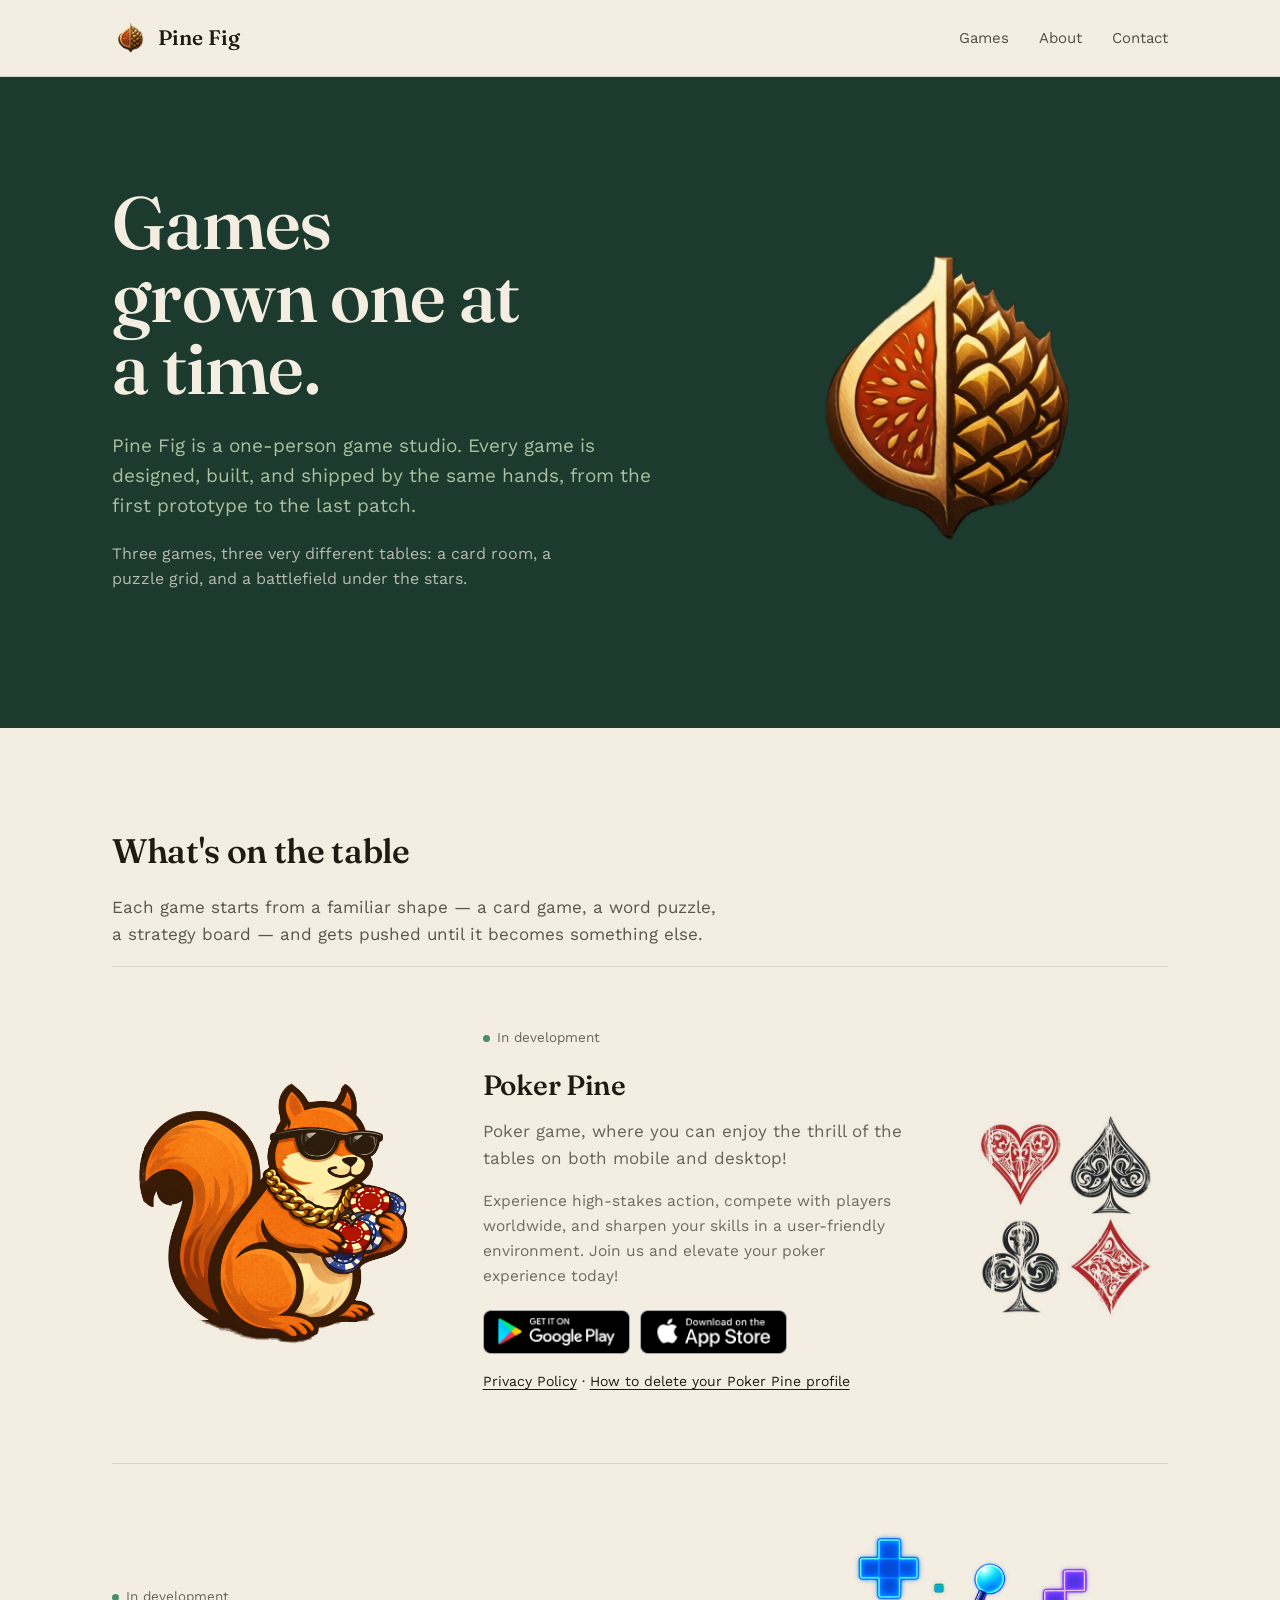
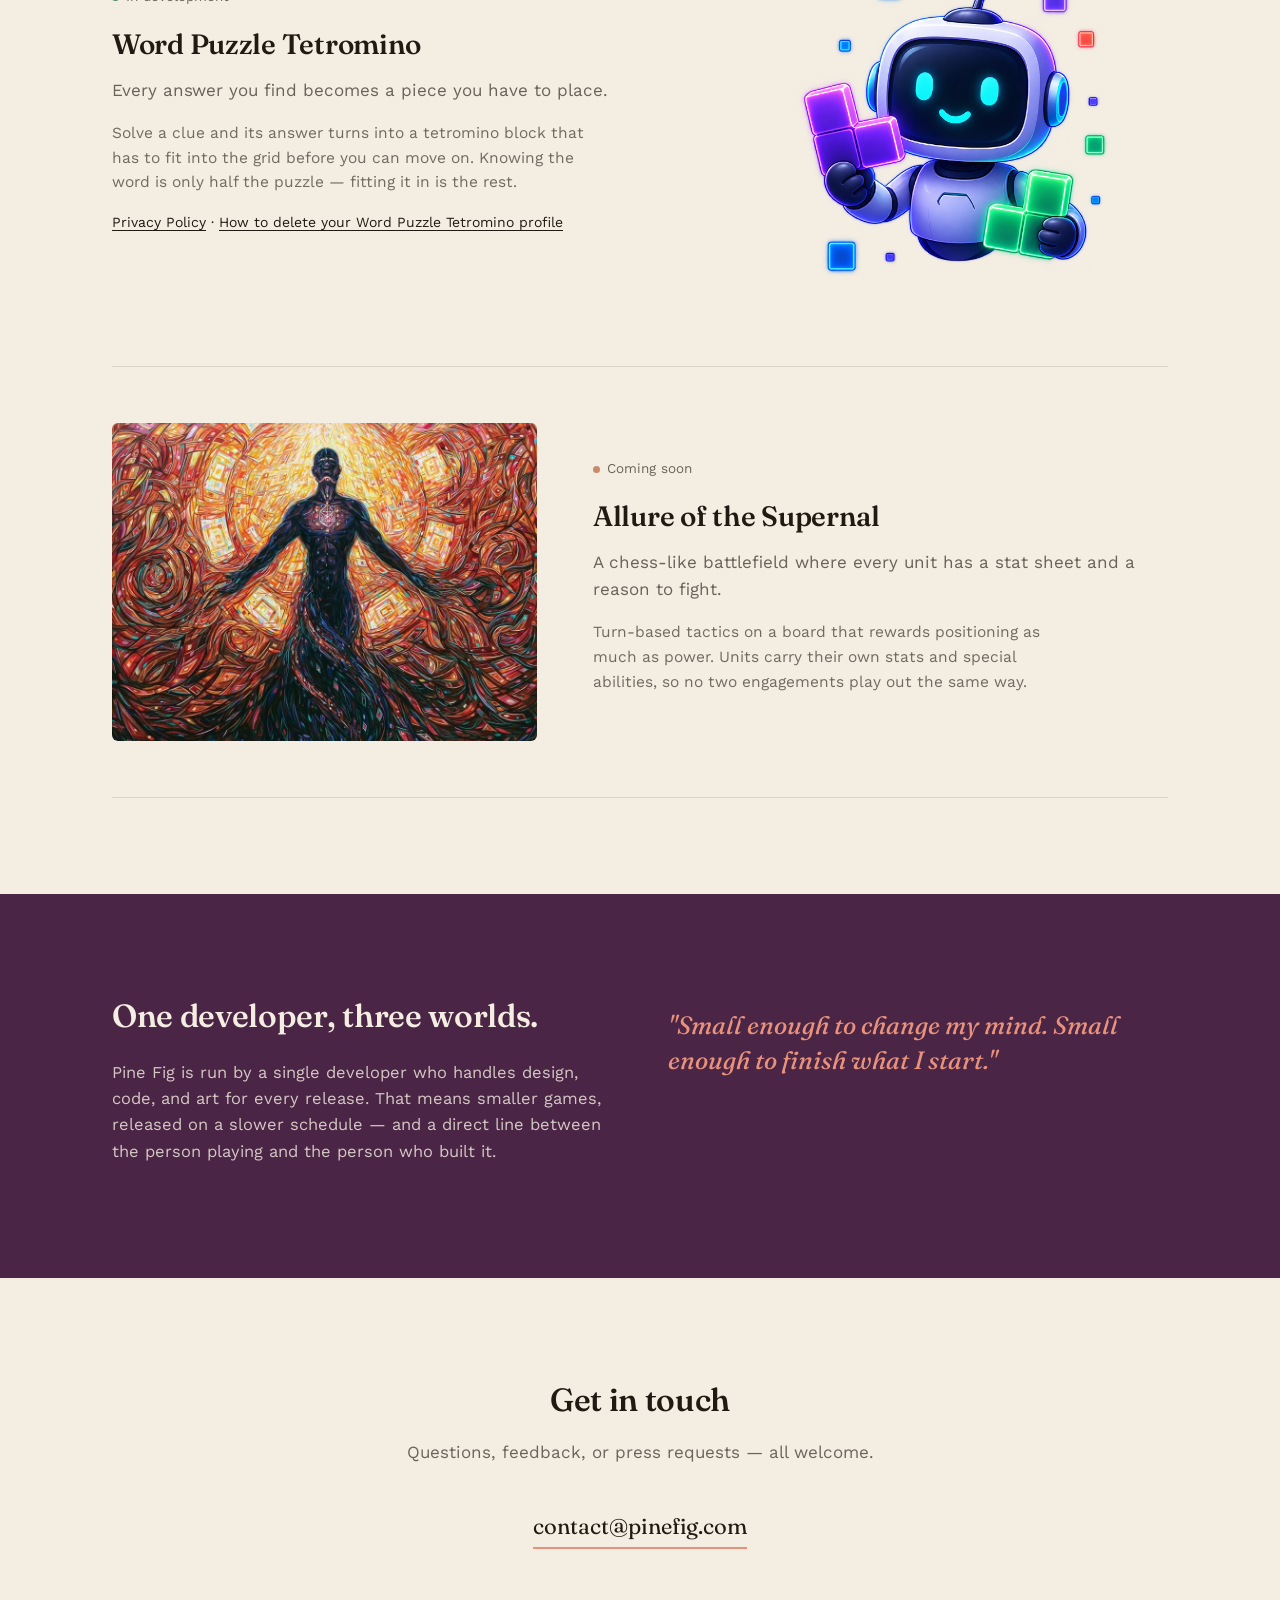
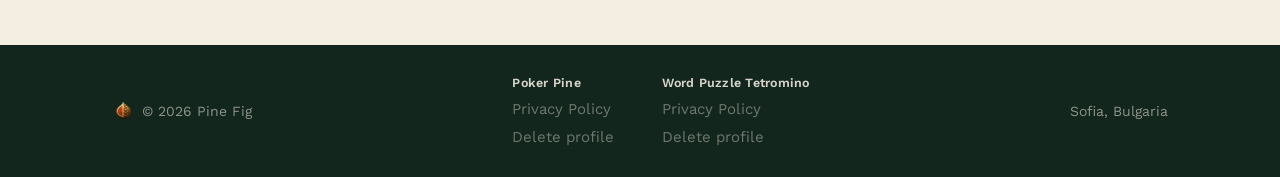
==== index.html @ 6f5d619f "Initial commit of the Pine Fig studio website. Co-authored-by: Cursor <cursoragent@cursor.com>" ====
<!DOCTYPE html>
<html lang="en">
<head>
<meta charset="UTF-8">
<meta name="viewport" content="width=device-width, initial-scale=1.0">
<title>Pine Fig — Independent games from a one-person studio</title>
<meta name="description" content="Pine Fig is a solo game studio building Poker Pine, Word Puzzle, and Allure of the Supernal.">
<link rel="icon" href="pinefig%20logo.png" type="image/png">
<link rel="preconnect" href="https://fonts.googleapis.com">
<link rel="preconnect" href="https://fonts.gstatic.com" crossorigin>
<link href="https://fonts.googleapis.com/css2?family=Fraunces:opsz,wght@9..144,340;9..144,440;9..144,560&family=Work+Sans:wght@400;500;600&display=swap" rel="stylesheet">
<style>
  :root{
    --pine: #1c3b2e;
    --pine-deep: #12261d;
    --plum: #4b2545;
    --flesh: #e8927c;
    --paper: #f3ede2;
    --ink: #201a12;
    --sage: #a9bfa0;
    --line-on-dark: rgba(243,237,226,0.16);
    --line-on-light: rgba(32,26,18,0.12);
  }

  *{ box-sizing: border-box; }
  html{ scroll-behavior: smooth; }
  body{
    margin: 0;
    background: var(--paper);
    color: var(--ink);
    font-family: 'Work Sans', sans-serif;
    font-size: 17px;
    line-height: 1.6;
    -webkit-font-smoothing: antialiased;
  }
  h1, h2, h3, .wordmark{
    font-family: 'Fraunces', serif;
    font-weight: 560;
    letter-spacing: -0.01em;
    margin: 0;
  }
  a{ color: inherit; }
  .wrap{
    max-width: 1120px;
    margin: 0 auto;
    padding: 0 32px;
  }
  section{ padding: 96px 0; }
  @media (max-width: 720px){
    section{ padding: 64px 0; }
    .wrap{ padding: 0 22px; }
  }

  /* ---------- header ---------- */
  header{
    position: sticky;
    top: 0;
    z-index: 20;
    background: rgba(243,237,226,0.88);
    backdrop-filter: blur(8px);
    border-bottom: 1px solid var(--line-on-light);
  }
  header .wrap{
    display: flex;
    align-items: center;
    justify-content: space-between;
    height: 76px;
  }
  .brand{
    display: flex;
    align-items: center;
    gap: 10px;
    font-family: 'Fraunces', serif;
    font-weight: 560;
    font-size: 21px;
    text-decoration: none;
    color: var(--ink);
  }
  .brand img{
    width: 36px;
    height: 36px;
    flex-shrink: 0;
    border-radius: 7px;
    object-fit: cover;
    display: block;
  }
  nav{ display: flex; gap: 30px; }
  nav a{
    text-decoration: none;
    font-size: 15px;
    color: var(--ink);
    opacity: 0.75;
    transition: opacity 0.15s ease;
  }
  nav a:hover{ opacity: 1; }
  @media (max-width: 560px){
    nav{ gap: 18px; }
    nav a{ font-size: 13.5px; }
  }

  /* ---------- hero ---------- */
  .hero{
    background: var(--pine);
    color: var(--paper);
    padding: 110px 0 120px;
    overflow: hidden;
    position: relative;
  }
  .hero .wrap{
    display: grid;
    grid-template-columns: 1.1fr 0.9fr;
    gap: 48px;
    align-items: center;
  }
  @media (max-width: 860px){
    .hero .wrap{ grid-template-columns: 1fr; }
    .hero{ padding: 76px 0 88px; }
  }
  .hero h1{
    font-size: clamp(44px, 6.4vw, 74px);
    line-height: 0.98;
    color: var(--paper);
  }
  .hero .lede{
    margin-top: 26px;
    max-width: 46ch;
    font-size: 19px;
    color: var(--sage);
  }
  .hero .lede2{
    margin-top: 14px;
    max-width: 46ch;
    font-size: 16px;
    color: rgba(243,237,226,0.72);
  }
  .hero-mark{
    justify-self: center;
    width: min(100%, 360px);
  }
  .hero-mark img{
    width: 100%;
    height: auto;
    display: block;
    border-radius: 18px;
  }

  /* ---------- games ---------- */
  .games-intro{
    max-width: 56ch;
  }
  .games-intro h2{ font-size: 34px; }
  .games-intro p{
    margin-top: 16px;
    color: rgba(32,26,18,0.72);
    font-size: 17px;
  }

  .game-row{
    display: grid;
    grid-template-columns: 0.85fr 1.15fr;
    gap: 56px;
    align-items: center;
    padding: 56px 0;
    border-top: 1px solid var(--line-on-light);
  }
  .game-row:last-child{ border-bottom: 1px solid var(--line-on-light); }
  .game-row.reverse{ grid-template-columns: 1.15fr 0.85fr; }
  .game-row.reverse .game-art{ order: 2; }
  .game-row.reverse .game-copy{ order: 1; }
  .game-row.poker-row{
    grid-template-columns: 0.85fr 1.15fr 0.55fr;
  }
  .game-suits img{
    width: 100%;
    max-width: 220px;
    height: auto;
    display: block;
    mix-blend-mode: multiply;
  }
  @media (max-width: 780px){
    .game-row, .game-row.reverse, .game-row.poker-row{
      grid-template-columns: 1fr;
      gap: 28px;
    }
    .game-row.reverse .game-art{ order: 1; }
    .game-row.reverse .game-copy{ order: 2; }
    .game-suits{
      justify-self: center;
    }
  }

  .game-art{
    aspect-ratio: 4 / 3;
    border-radius: 6px;
    display: flex;
    align-items: center;
    justify-content: center;
    padding: 30px;
    overflow: hidden;
  }
  .game-art svg{ width: 100%; height: 100%; }
  .game-art img{
    width: 100%;
    height: 100%;
    object-fit: cover;
    display: block;
  }
  .game-art.photo{ padding: 0; }
  .game-art.mascot{
    overflow: visible;
    background: transparent;
  }
  .game-art.mascot img{
    object-fit: contain;
  }
  .poker-row .game-art.mascot img{
    transform: scale(1.5);
    transform-origin: center center;
  }
  .game-art.mascot.robot{
    padding: 0;
    overflow: visible;
    background: transparent;
    aspect-ratio: auto;
  }
  .game-art.mascot.robot img{
    width: 75%;
    height: auto;
    object-fit: contain;
    transform: none;
  }

  .status{
    display: inline-flex;
    align-items: center;
    gap: 7px;
    font-size: 13.5px;
    color: rgba(32,26,18,0.65);
    margin-bottom: 14px;
  }
  .status .dot{
    width: 7px; height: 7px; border-radius: 50%;
  }
  .game-copy h3{ font-size: 28px; }
  .game-copy .hook{
    margin-top: 10px;
    font-size: 17px;
    color: rgba(32,26,18,0.66);
  }
  .game-copy p.desc{
    margin-top: 14px;
    font-size: 15.5px;
    color: rgba(32,26,18,0.62);
    max-width: 48ch;
  }
  .store-links{
    display: flex;
    flex-wrap: wrap;
    align-items: center;
    gap: 10px;
    margin-top: 22px;
  }
  .store-links a{
    display: block;
    line-height: 0;
  }
  .store-links img{
    height: 44px;
    width: auto;
    display: block;
  }
  .game-copy .legal-link{
    margin-top: 16px;
    font-size: 14px;
  }
  .game-copy .legal-link a{
    text-decoration: underline;
    text-underline-offset: 3px;
  }

  /* ---------- about ---------- */
  .about{
    background: var(--plum);
    color: var(--paper);
  }
  .about .wrap{
    display: grid;
    grid-template-columns: 1fr 1fr;
    gap: 56px;
    align-items: start;
  }
  @media (max-width: 780px){
    .about .wrap{ grid-template-columns: 1fr; }
  }
  .about h2{
    font-size: 32px;
    color: var(--paper);
  }
  .about p{
    margin-top: 18px;
    font-size: 16.5px;
    color: rgba(243,237,226,0.82);
    max-width: 52ch;
  }
  .about .quote{
    font-family: 'Fraunces', serif;
    font-weight: 440;
    font-size: 25px;
    line-height: 1.4;
    color: var(--flesh);
    font-style: italic;
    max-width: 30ch;
  }

  /* ---------- contact / footer ---------- */
  .contact{
    text-align: center;
  }
  .contact h2{ font-size: 32px; }
  .contact p{
    margin-top: 14px;
    color: rgba(32,26,18,0.65);
  }
  .contact .email{
    display: inline-block;
    margin-top: 26px;
    font-family: 'Fraunces', serif;
    font-size: 22px;
    text-decoration: none;
    border-bottom: 2px solid var(--flesh);
    padding-bottom: 3px;
  }

  footer{
    background: var(--pine-deep);
    color: rgba(243,237,226,0.55);
    font-size: 14px;
    padding: 28px 0;
  }
  footer .wrap{
    display: flex;
    justify-content: space-between;
    align-items: center;
    flex-wrap: wrap;
    gap: 12px 28px;
  }
  footer .mark{
    display: flex;
    align-items: center;
    gap: 8px;
    flex-shrink: 0;
  }
  footer .mark img{
    width: 22px;
    height: 22px;
    border-radius: 4px;
    object-fit: cover;
  }
  footer .links{
    display: flex;
    flex-wrap: wrap;
    gap: 8px 48px;
    justify-content: center;
    flex: 1 1 320px;
  }
  footer .col{
    display: flex;
    flex-direction: column;
    gap: 4px;
  }
  footer .col strong{
    color: rgba(243,237,226,0.88);
    font-weight: 600;
    font-size: 12.5px;
    letter-spacing: 0.02em;
  }
  footer a{ color: inherit; text-decoration: none; }
  footer a:hover{ color: var(--paper); }
</style>
</head>
<body>

<header>
  <div class="wrap">
    <a class="brand" href="#top">
      <img src="pinefig%20logo.png" alt="Pine Fig logo">
      Pine Fig
    </a>
    <nav>
      <a href="#games">Games</a>
      <a href="#about">About</a>
      <a href="#contact">Contact</a>
    </nav>
  </div>
</header>

<section class="hero" id="top">
  <div class="wrap">
    <div>
      <h1>Games grown&nbsp;one at a&nbsp;time.</h1>
      <p class="lede">Pine Fig is a one-person game studio. Every game is designed, built, and shipped by the same hands, from the first prototype to the last patch.</p>
      <p class="lede2">Three games, three very different tables: a card room, a puzzle grid, and a battlefield under the stars.</p>
    </div>
    <div class="hero-mark">
      <img src="pinefig%20logo.png" alt="Pine Fig: a fig split with a pine cone">
    </div>
  </div>
</section>

<section id="games">
  <div class="wrap">
    <div class="games-intro">
      <h2>What's on the table</h2>
      <p>Each game starts from a familiar shape — a card game, a word puzzle, a strategy board — and gets pushed until it becomes something else.</p>
    </div>

    <div class="game-row poker-row">
      <div class="game-art mascot">
        <img src="poker%20squirrel.png" alt="Poker Pine mascot: a squirrel in sunglasses holding poker chips">
      </div>
      <div class="game-copy">
        <div class="status"><span class="dot" style="background:#4b8b6b;"></span>In development</div>
        <h3>Poker Pine</h3>
        <p class="hook">Poker game, where you can enjoy the thrill of the tables on both mobile and desktop!</p>
        <p class="desc">Experience high-stakes action, compete with players worldwide, and sharpen your skills in a user-friendly environment. Join us and elevate your poker experience today!</p>
        <div class="store-links">
          <a href="https://play.google.com/store/apps/details?id=com.PineFig.PokerPine" target="_blank" rel="noopener noreferrer">
            <img src="google-play.png" alt="Get it on Google Play">
          </a>
          <a href="https://apps.apple.com/search?term=Poker%20Pine" target="_blank" rel="noopener noreferrer">
            <img src="app-store.png" alt="Download on the App Store">
          </a>
        </div>
        <p class="legal-link"><a href="poker-pine-privacy.html">Privacy Policy</a> · <a href="poker-pine-delete-account.html">How to delete your Poker Pine profile</a></p>
      </div>
      <div class="game-suits">
        <img src="playing-cards-symbols-vector.jpg" alt="Playing card suits: hearts, spades, clubs, and diamonds">
      </div>
    </div>

    <div class="game-row reverse">
      <div class="game-art mascot robot">
        <img src="robot_mascot.png" alt="Word Puzzle Tetromino mascot: a robot holding tetromino blocks">
      </div>
      <div class="game-copy">
        <div class="status"><span class="dot" style="background:#4b8b6b;"></span>In development</div>
        <h3>Word Puzzle Tetromino</h3>
        <p class="hook">Every answer you find becomes a piece you have to place.</p>
        <p class="desc">Solve a clue and its answer turns into a tetromino block that has to fit into the grid before you can move on. Knowing the word is only half the puzzle — fitting it in is the rest.</p>
        <p class="legal-link"><a href="word-puzzle-tetromino-privacy.html">Privacy Policy</a> · <a href="word-puzzle-tetromino-delete-account.html">How to delete your Word Puzzle Tetromino profile</a></p>
      </div>
    </div>

    <div class="game-row">
      <div class="game-art photo">
        <img src="allure_of_the_supernal_icon.jpg" alt="Allure of the Supernal: a figure standing in a radiant cosmic mandala">
      </div>
      <div class="game-copy">
        <div class="status"><span class="dot" style="background:#c98a6b;"></span>Coming soon</div>
        <h3>Allure of the Supernal</h3>
        <p class="hook">A chess-like battlefield where every unit has a stat sheet and a reason to fight.</p>
        <p class="desc">Turn-based tactics on a board that rewards positioning as much as power. Units carry their own stats and special abilities, so no two engagements play out the same way.</p>
      </div>
    </div>
  </div>
</section>

<section class="about" id="about">
  <div class="wrap">
    <div>
      <h2>One developer, three worlds.</h2>
      <p>Pine Fig is run by a single developer who handles design, code, and art for every release. That means smaller games, released on a slower schedule — and a direct line between the person playing and the person who built it.</p>
    </div>
    <p class="quote">"Small enough to change my mind. Small enough to finish what I start."</p>
  </div>
</section>

<section class="contact" id="contact">
  <div class="wrap">
    <h2>Get in touch</h2>
    <p>Questions, feedback, or press requests — all welcome.</p>
    <a class="email" href="mailto:contact@pinefig.com">contact@pinefig.com</a>
  </div>
</section>

<footer>
  <div class="wrap">
    <span class="mark"><img src="pinefig%20logo.png" alt="">© 2026 Pine Fig</span>
    <nav class="links">
      <div class="col">
        <strong>Poker Pine</strong>
        <a href="poker-pine-privacy.html">Privacy Policy</a>
        <a href="poker-pine-delete-account.html">Delete profile</a>
      </div>
      <div class="col">
        <strong>Word Puzzle Tetromino</strong>
        <a href="word-puzzle-tetromino-privacy.html">Privacy Policy</a>
        <a href="word-puzzle-tetromino-delete-account.html">Delete profile</a>
      </div>
    </nav>
    <span>Sofia, Bulgaria</span>
  </div>
</footer>

</body>
</html>
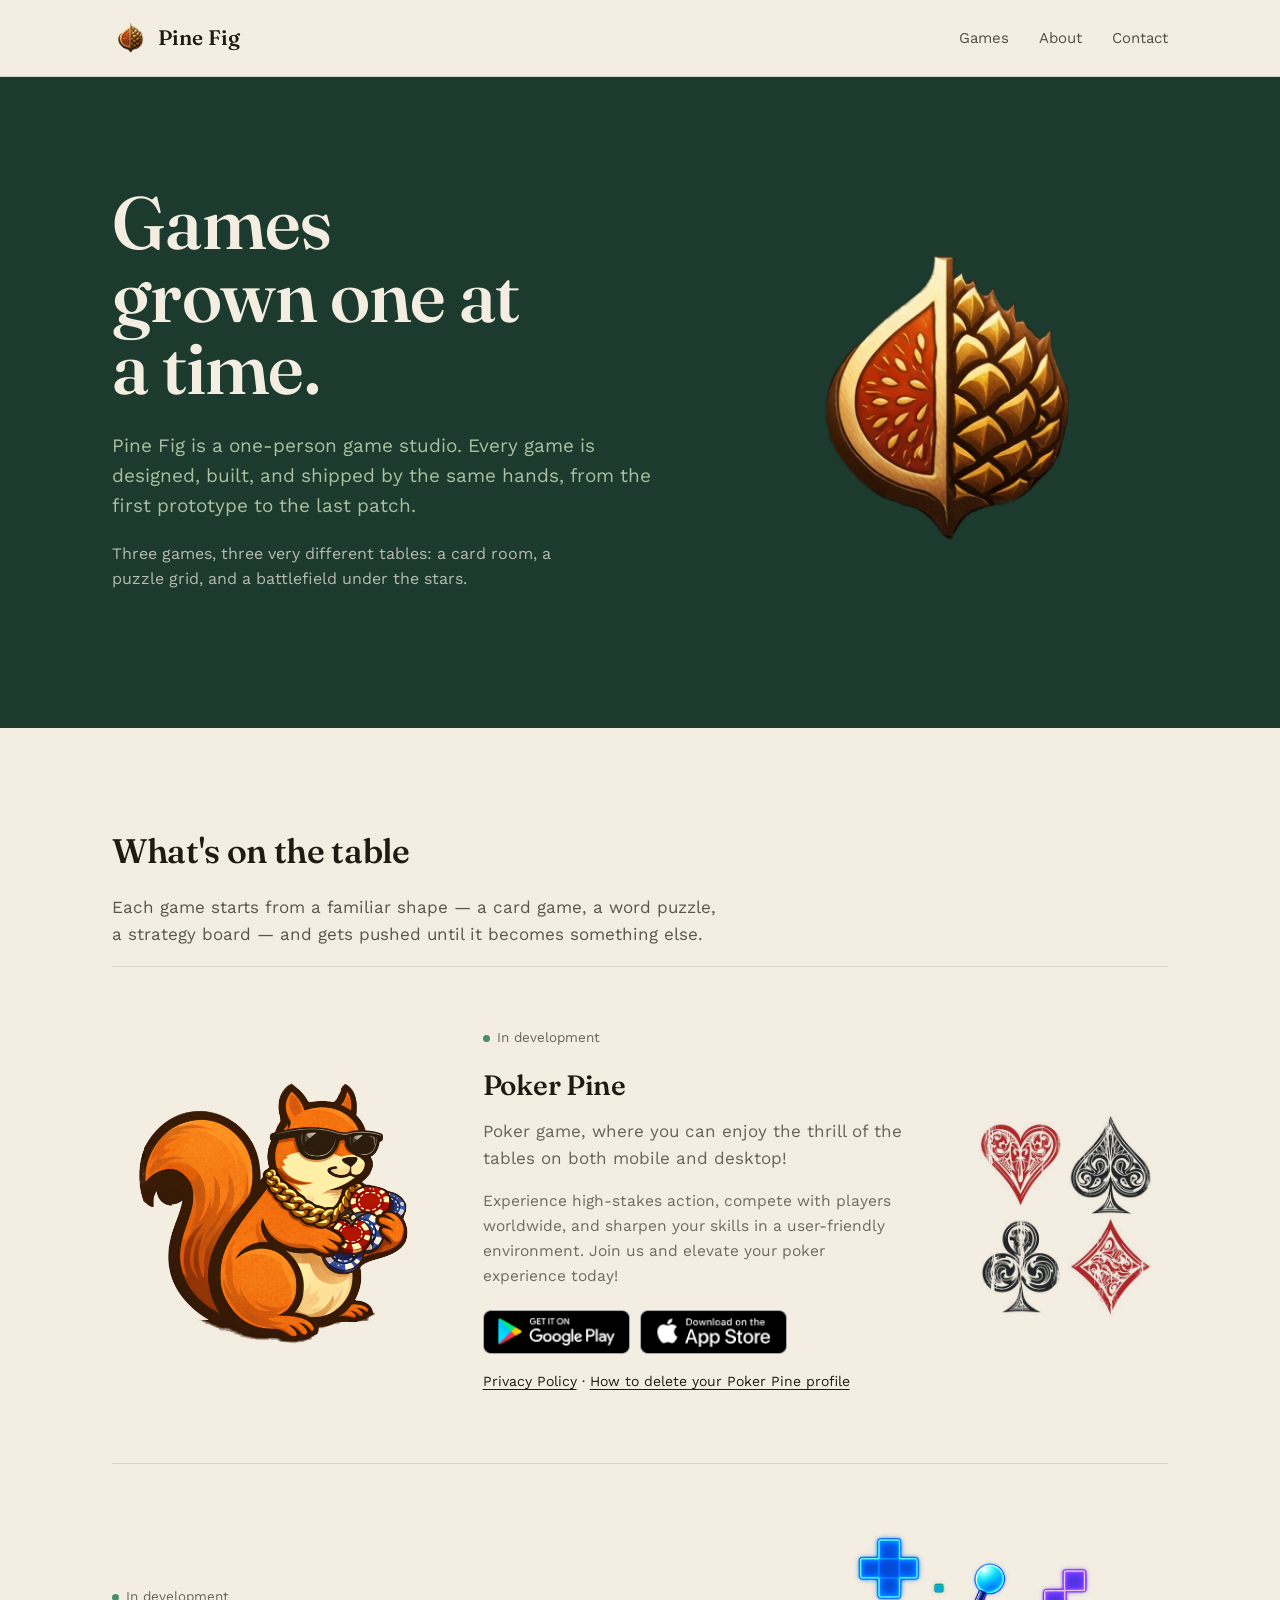
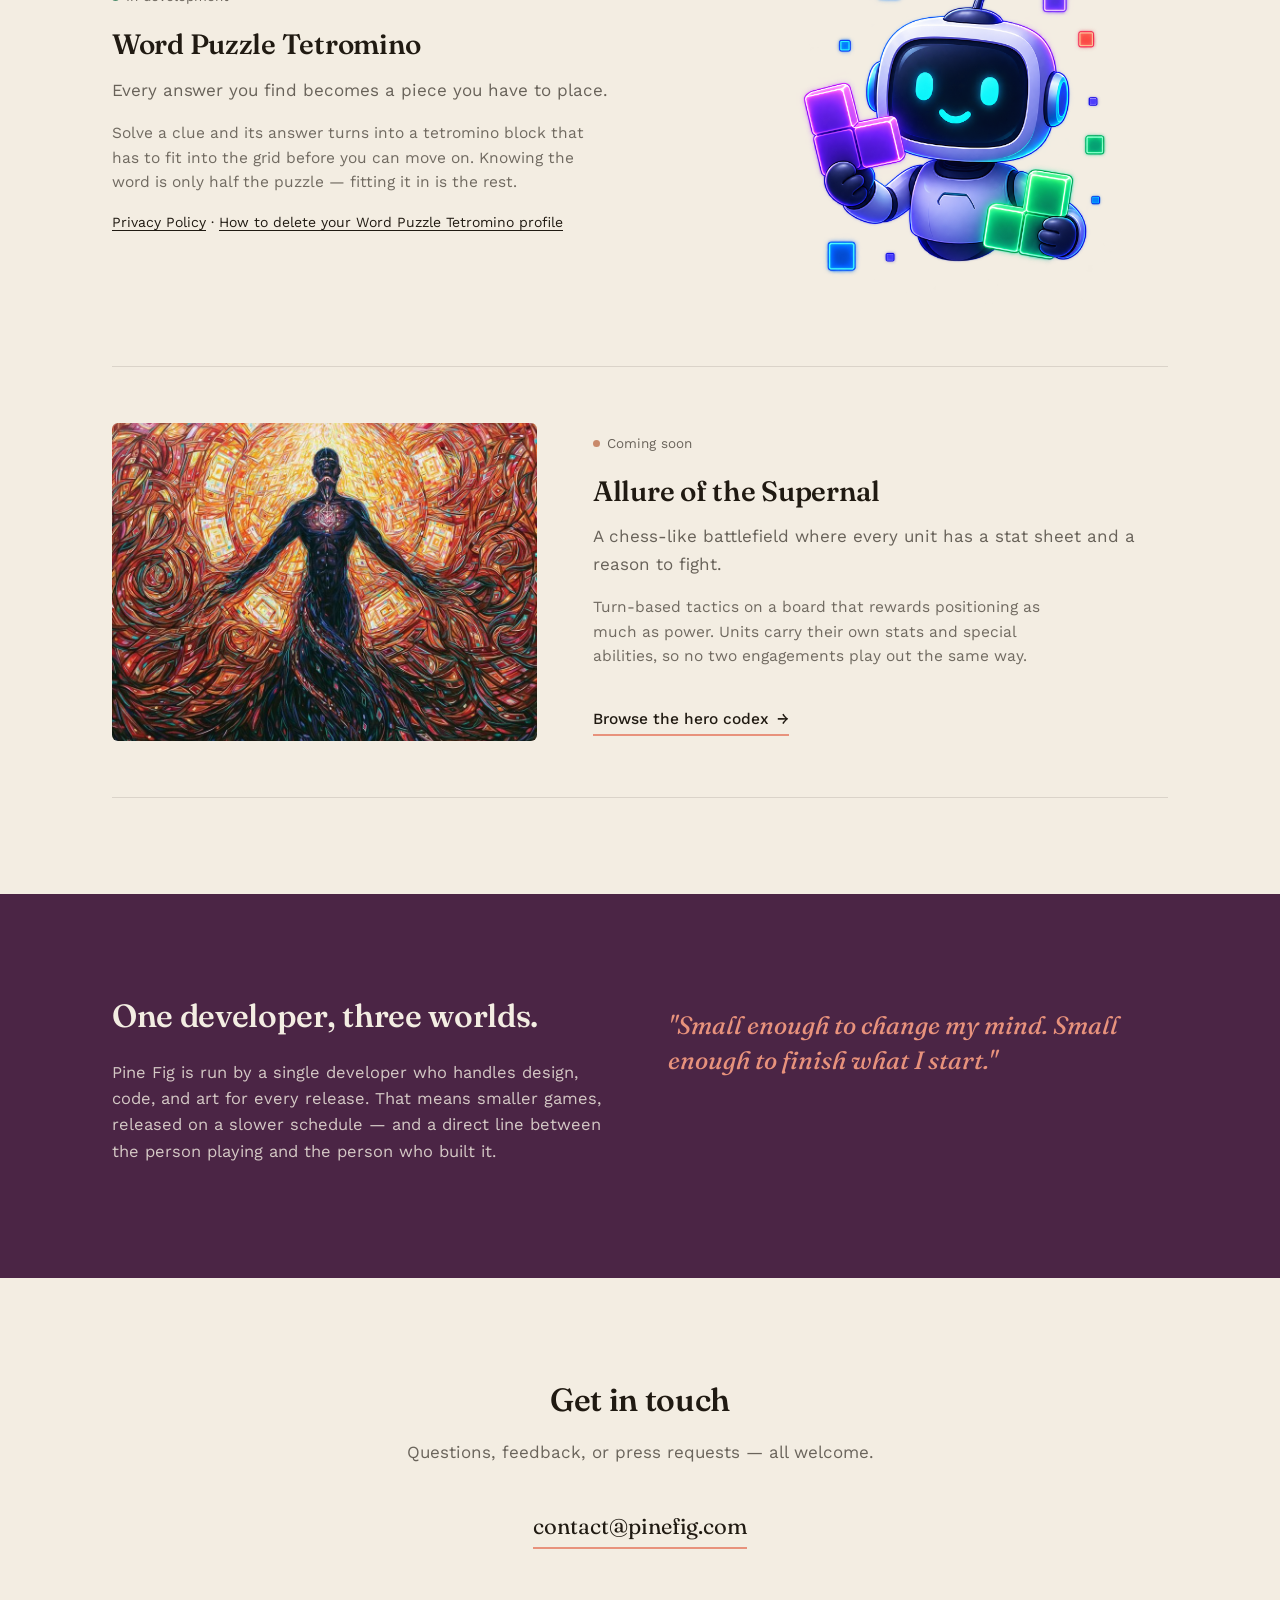
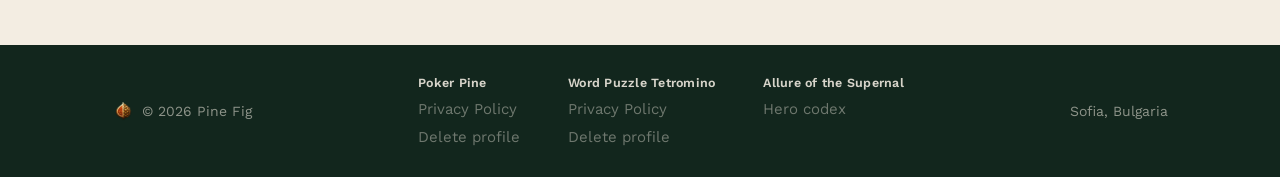
==== commit bb6ddedf: "Link studio site and wiki; add shared Setup, scroll memory and filter panel - Studio page links to t" ====
--- a/index.html
+++ b/index.html
@@ -277,6 +277,19 @@
     text-decoration: underline;
     text-underline-offset: 3px;
   }
+  .text-cta{
+    display: inline-flex;
+    align-items: center;
+    gap: 8px;
+    margin-top: 22px;
+    font-weight: 500;
+    font-size: 15.5px;
+    text-decoration: none;
+    border-bottom: 2px solid var(--flesh);
+    padding-bottom: 2px;
+  }
+  .text-cta span{ transition: transform 0.15s ease; }
+  .text-cta:hover span{ transform: translateX(3px); }
 
   /* ---------- about ---------- */
   .about{
@@ -460,6 +473,7 @@
         <h3>Allure of the Supernal</h3>
         <p class="hook">A chess-like battlefield where every unit has a stat sheet and a reason to fight.</p>
         <p class="desc">Turn-based tactics on a board that rewards positioning as much as power. Units carry their own stats and special abilities, so no two engagements play out the same way.</p>
+        <a class="text-cta" href="AOS%20wiki/index.html">Browse the hero codex <span aria-hidden="true">→</span></a>
       </div>
     </div>
   </div>
@@ -497,6 +511,10 @@
         <a href="word-puzzle-tetromino-privacy.html">Privacy Policy</a>
         <a href="word-puzzle-tetromino-delete-account.html">Delete profile</a>
       </div>
+      <div class="col">
+        <strong>Allure of the Supernal</strong>
+        <a href="AOS%20wiki/index.html">Hero codex</a>
+      </div>
     </nav>
     <span>Sofia, Bulgaria</span>
   </div>
